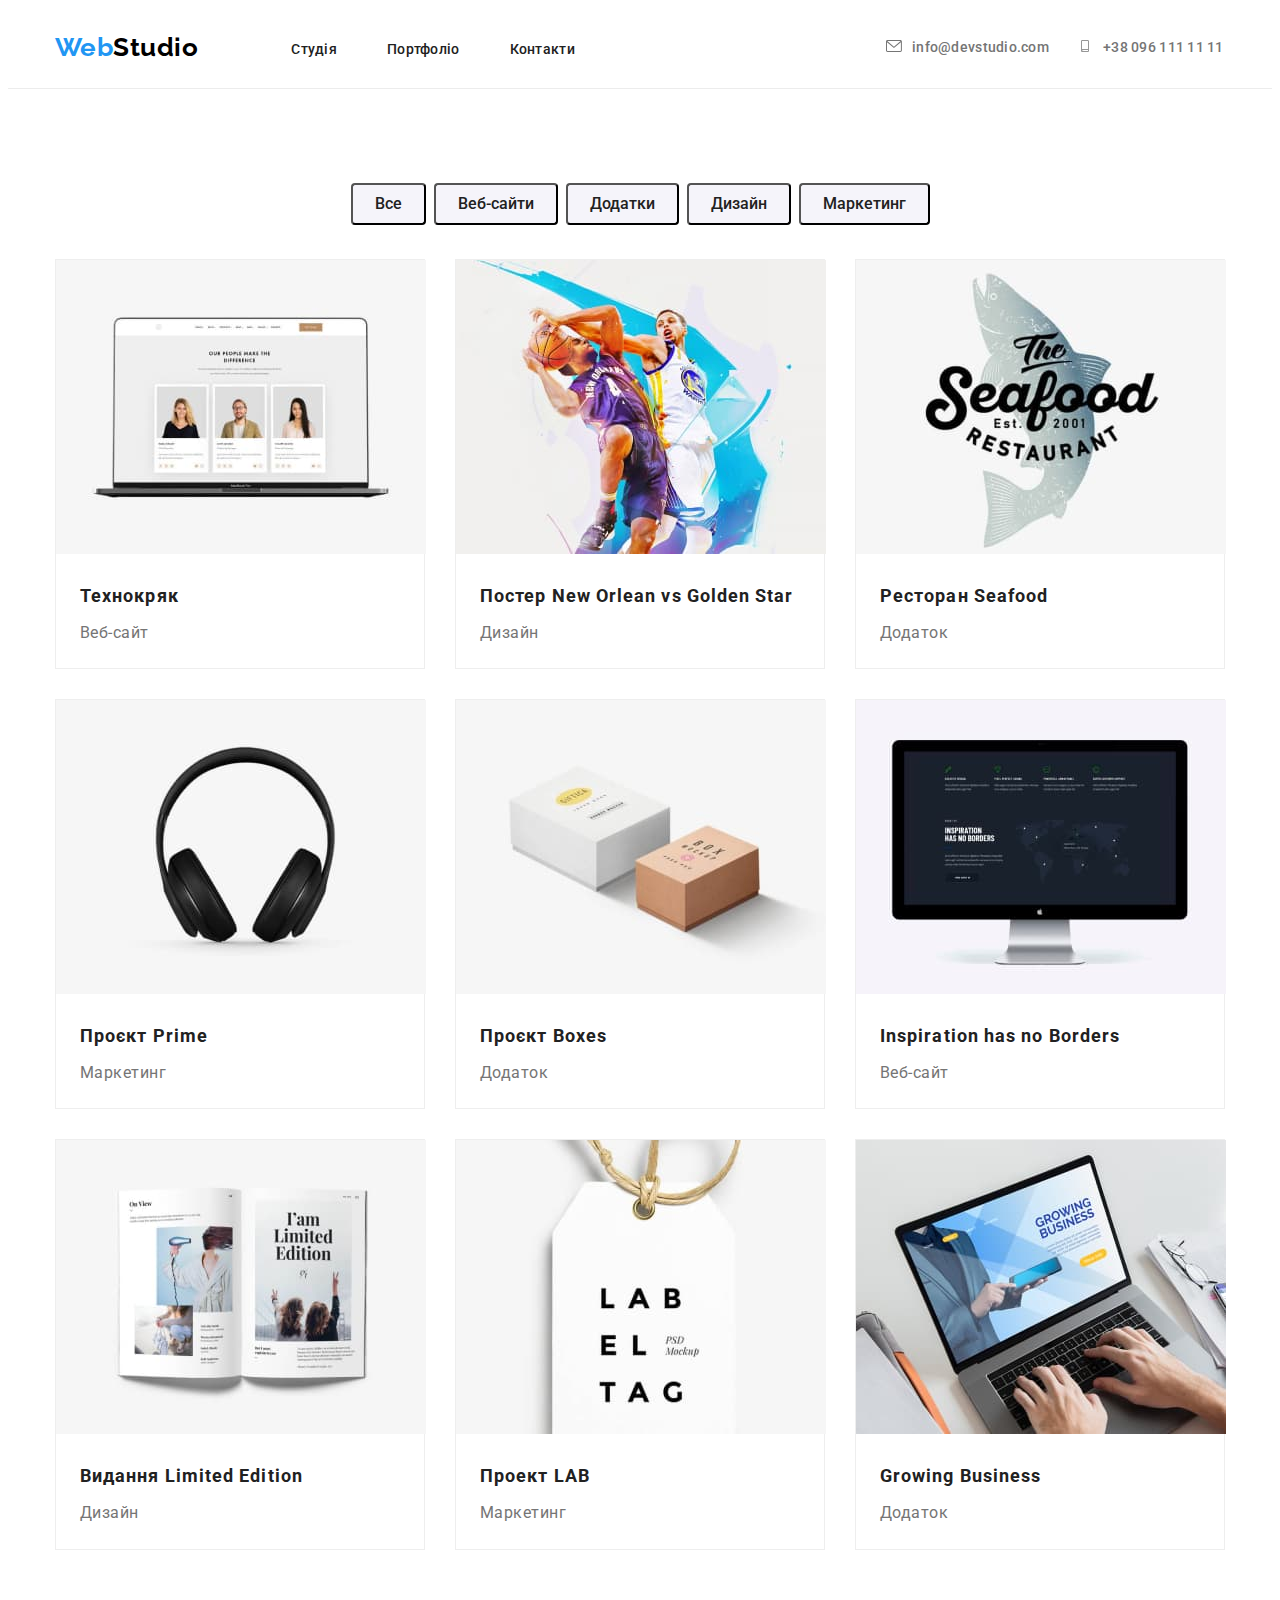
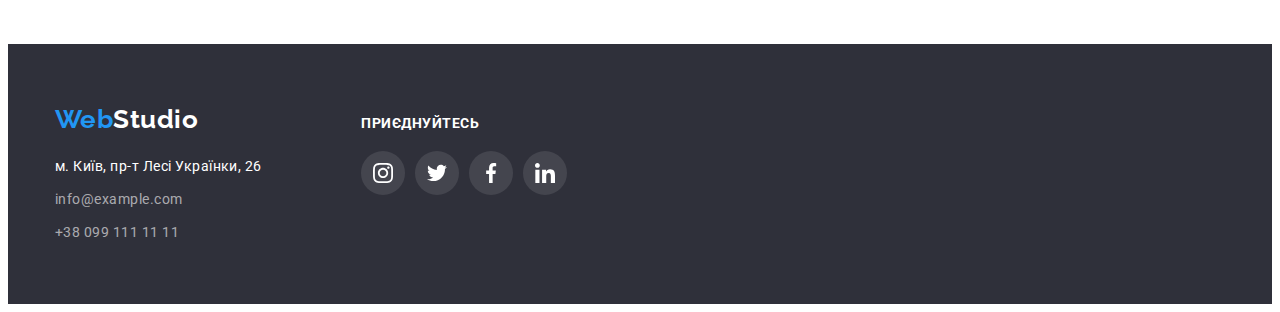
==== portfolio.html @ d53e96b7 "Іконки+тіні, ховер\фокус-2" ====
<!DOCTYPE html>
<html lang="uk">
  <head>
    <meta charset="UTF-8" />
    <meta http-equiv="X-UA-Compatible" content="IE=edge" />
    <meta name="viewport" content="width=device-width, initial-scale=1.0" />
    <title>Document</title>
    <link rel="preconnect" href="https://fonts.googleapis.com" />
    <link rel="preconnect" href="https://fonts.gstatic.com" crossorigin />
    <link
      href="https://fonts.googleapis.com/css2?family=Raleway:wght@700&family=Roboto:wght@400;500;700;900&display=swap"
      rel="stylesheet"
    />
    <link
      rel="stylesheet"
      href="https://cdnjs.cloudflare.com/ajax/libs/modern-normalize/1.1.0/modern-normalize.min.css"
      integrity="sha512-wpPYUAdjBVSE4KJnH1VR1HeZfpl1ub8YT/NKx4PuQ5NmX2tKuGu6U/JRp5y+Y8XG2tV+wKQpNHVUX03MfMFn9Q=="
      crossorigin="anonymous"
      referrerpolicy="no-referrer"
    />
    <link rel="stylesheet" href="./css/styles.css" />
  </head>
  <body>
    <!--Верхня лінія-->

    <header class="header">
      <div class="container header-item">
        <a class="logo black" href=""><span class="accent">Web</span>Studio</a>

        <nav class="header-nav">
          <ul class="header-list list">
            <li class="item">
              <a href="./studio.html" class="list-link">Студія</a>
            </li>
            <li class="item">
              <a href="./portfolio.html" class="list-link">Портфоліо</a>
            </li>
            <li class="item"><a href="" class="list-link">Контакти</a></li>
          </ul>
        </nav>
        <div class="header-contacts">
          <svg class="contacts-icon" width="16" height="12">
            <use href="./images/icons.svg#icon-message"></use>
          </svg>
          <a class="header-mail" href="mailto:info@devstudio.com"
            >info@devstudio.com</a
          >
          <svg class="contacts-icon" width="16" height="12">
            <use href="./images/icons.svg#icon-smartphone"></use>
          </svg>
          <a class="header-tel" href="tel:+380961111111">+38 096 111 11 11</a>
        </div>
      </div>
    </header>
    <main>

    <main>
      <!--Меню-->

      <section class="menu">
        <div class="container">
          <ul class="menu-list list">
            <li class="menu-item">
              <button class="menu-btn" type="button">Все</button>
            </li>
            <li class="menu-item">
              <button class="menu-btn" type="button">Веб-сайти</button>
            </li>
            <li class="menu-item">
              <button class="menu-btn" type="button">Додатки</button>
            </li>
            <li class="menu-item">
              <button class="menu-btn" type="button">Дизайн</button>
            </li>
            <li class="menu-item">
              <button class="menu-btn" type="button">Маркетинг</button>
            </li>
          </ul>

          <!-- Портфоліо -->

          <ul class="portfolio list">
            <li class="portfolio-item">
              <a href="" class="portfolio-link">
                <img
                  class="portfolio-img"
                  src="./images/menu.jpg"
                  alt="Веб-сайт"
                  width="370"
                />
                <div class="bg">
                  <h3 class="portfolio-name">Технокряк</h3>
                  <p class="portfolio-text">Веб-сайт</p>
                </div>
              </a>
            </li>
            <li class="portfolio-item">
              <a href="" class="portfolio-link">
                <img
                  class="portfolio-img"
                  src="./images/menu-1.jpg"
                  alt="Дизайн"
                  width="370"
                />
                <div class="bg">
                  <h3 class="portfolio-name">
                    Постер New Orlean vs Golden Star
                  </h3>
                  <p class="portfolio-text">Дизайн</p>
                </div>
              </a>
            </li>
            <li class="portfolio-item">
              <a href="" class="portfolio-link">
                <img
                  class="portfolio-img"
                  src="./images/menu-2.jpg"
                  alt="Додаток"
                  width="370"
                />
                <div class="bg">
                  <h3 class="portfolio-name">Ресторан Seafood</h3>
                  <p class="portfolio-text">Додаток</p>
                </div>
              </a>
            </li>
            <li class="portfolio-item">
              <a href="" class="portfolio-link">
                <img
                  class="portfolio-img"
                  src="./images/menu-3.jpg"
                  alt="Маркетинг"
                  width="370"
                />
                <div class="bg">
                  <h3 class="portfolio-name">Проєкт Prime</h3>
                  <p class="portfolio-text">Маркетинг</p>
                </div>
              </a>
            </li>
            <li class="portfolio-item">
              <a href="" class="portfolio-link">
                <img
                  class="portfolio-img"
                  src="./images/menu-4.jpg"
                  alt="Додаток"
                  width="370"
                />
                <div class="bg">
                  <h3 class="portfolio-name">Проєкт Boxes</h3>
                  <p class="portfolio-text">Додаток</p>
                </div>
              </a>
            </li>
            <li class="portfolio-item">
              <a href="" class="portfolio-link">
                <img
                  class="portfolio-img"
                  src="./images/menu-5.jpg"
                  alt="Веб-сайт"
                  width="370"
                />
                <div class="bg">
                  <h3 class="portfolio-name">Inspiration has no Borders</h3>
                  <p class="portfolio-text">Веб-сайт</p>
                </div>
              </a>
            </li>
            <li class="portfolio-item">
              <a href="" class="portfolio-link">
                <img
                  class="portfolio-img"
                  src="./images/menu-6.jpg"
                  alt="Дизайн"
                  width="370"
                />
                <div class="bg">
                  <h3 class="portfolio-name">Видання Limited Edition</h3>
                  <p class="portfolio-text">Дизайн</p>
                </div>
              </a>
            </li>
            <li class="portfolio-item">
              <a href="" class="portfolio-link">
                <img
                  class="portfolio-img"
                  src="./images/menu-7.jpg"
                  alt="Маркетинг"
                  width="370"
                />
                <div class="bg">
                  <h3 class="portfolio-name">Проект LAB</h3>
                  <p class="portfolio-text">Маркетинг</p>
                </div>
              </a>
            </li>
            <li class="portfolio-item">
              <a href="" class="portfolio-link">
                <img
                  class="portfolio-img"
                  src="./images/menu-8.jpg"
                  alt="Додаток"
                  width="370"
                />
                <div class="bg">
                  <h3 class="portfolio-name">Growing Business</h3>
                  <p class="portfolio-text">Додаток</p>
                </div>
              </a>
            </li>
          </ul>
        </div>
      </section>
    </main>

    <!--Підвал-->
    <footer class="footer">
      <div class="container">
        <div class="footer-logo">
          <a class="logo white" href=""
            ><span class="accent">Web</span>Studio</a
          >
          <address class="adress">м. Київ, пр-т Лесі Українки, 26</address>
          <ul class="list">
            <li class="contacts">
              <a class="footer-mail contacts" href="mailto:info@example.com"
                >info@example.com</a
              ><br />
            </li>
            <li class="contacts">
              <a class="footer-tel contacts" href="tel:+380991111111"
                >+38 099 111 11 11</a
              >
            </li>
          </ul>
        </div>

        <div class="footer-contacts">
          <h3 class="social-title">Приєднуйтесь</h3>
          <ul class="social list">
            <li class="social-icon">
              <a href="" class="social-link">
                <svg class="social-link-icon" width="20" height="20">
                  <use href="./images/icons.svg#icon-instagram"></use>
                </svg>
              </a>
            </li>
            <li class="social-icon">
              <a href="" class="social-link">
                <svg class="social-link-icon" width="20" height="20">
                  <use href="./images/icons.svg#icon-twitter"></use>
                </svg>
              </a>
            </li>
            <li class="social-icon">
              <a href="" class="social-link">
                <svg class="social-link-icon" width="20" height="20">
                  <use href="./images/icons.svg#icon-facebook"></use>
                </svg>
              </a>
            </li>
            <li class="social-icon">
              <a href="" class="social-link">
                <svg class="social-link-icon" width="20" height="20">
                  <use href="./images/icons.svg#icon-Union"></use>
                </svg>
              </a>
            </li>
          </ul>
        </div>
      </div>
    </footer>
          </li>
        </ul>
      </div>
    </footer>
  </body>
</html>
---- css/styles.css ----
html {
  box-sizing: border-box;
}

*,
*::before,
*::after {
  box-sizing: inherit;
}

:root {
  --primary-text-color: #212121;
  --title-text-color: #757575;
  --accent-color: #2196f3;
  --white-color: #ffffff;
  --title-bcg-color: #2f303a;
  --secondary-bcg-color: #f5f4fa;
}

.container {
  width: 1200px;
  padding-left: 15px;
  padding-right: 15px;
  margin-left: auto;
  margin-right: auto;
}

body {
  font-family: "Roboto", sans-serif;
  color: var(--primary-text-color);
  letter-spacing: 0.03em;
}

h2 {
  display: none;
}
.is-active {
  display: block;
}

h1,
h2,
h3,
h4,
h5,
p,
li {
  margin: 0;
  padding: 0;
}

.header {
  display: flex;
  border-bottom: 1px solid #ececec;
}

.logo {
  font-family: Raleway, sans-serif;
  font-weight: 700;
  font-size: 26px;
  line-height: 1.2;
  text-decoration: none;
  margin-right: 93px;
}
.black {
  color: #000000;
}
.white {
  color: #ffffff;
}
.accent {
  color: var(--accent-color);
}

.header-list {
  display: flex;
}
.header-list li {
  margin-right: 50px;
}
.header-list .item:last-child {
  margin-right: 0;
}
.header-contacts {
  display: flex;
  margin-left: auto;
  justify-content: flex-end;
}
.contacts-icon {
  margin-right: 10px;
  fill: #757575;
}
.header-mail {
  margin-right: 30px;
}
.header-item {
  display: flex;
  align-items: center;
  height: 80px;
}

.list {
  list-style: none;
  padding: 0;
  margin: 0;
}
.list-link {
  color: var(--primary-text-color);
  font-weight: 500;
  font-size: 14px;
  line-height: 1.1;
  letter-spacing: 0.02em;
  text-decoration: none;
}

.list-link:hover,
.list-link:focus,
.header-mail:hover,
.header-mail:focus,
.header-tel:hover,
.header-tel:focus {
  color: var(--accent-color);
}
.contacts-icon:hover .header-mail,
.contacts-icon:focus .header-mail {
  fill: var(--accent-color);
}

.header-mail {
  color: var(--title-text-color);
  width: 135px;
  height: 16px;
  font-weight: 500;
  font-size: 14px;
  line-height: 1.1;
  letter-spacing: 0.02em;
  text-decoration: none;
}

.header-tel {
  color: var(--title-text-color);
  width: 122px;
  height: 16px;
  font-weight: 500;
  font-size: 14px;
  line-height: 1.1;
  letter-spacing: 0.02em;
  text-decoration: none;
}
/* Шапка */

.hero {
  padding-top: 200px;
  padding-bottom: 200px;
  background-color: var(--title-bcg-color);
  background-image: url(../images/Img-bg.jpg);
  max-width: 1600px;
  align-items: center;
  margin-left: auto;
  margin-right: auto;
  background-repeat: no-repeat;
  background-position: center;
  background-size: cover;
}

.container.hero-wrap {
  text-align: center;
}

.hero-item {
  color: var(--white-color);
  font-weight: 900;
  font-size: 44px;
  line-height: 1.4;
  letter-spacing: 0.06em;
  text-transform: uppercase;

  max-width: 696px;
  margin-top: 0;
  margin-bottom: 30px;
  margin-left: auto;
  margin-right: auto;
}
.hero-btn {
  padding: 10px 32px;
  border-radius: 4px;
  min-width: 216px;
  text-align: center;
  box-shadow: 0px 4px 4px rgba(0, 0, 0, 0.15);
  border-color: transparent;
}

/* Діяльність*/
.section-features {
  padding-top: 94px;
  padding-bottom: 94px;
}

.features-list {
  display: flex;
  column-gap: 30px;
}

.features-name {
  font-size: 14px;
  line-height: 1.1;

  margin-bottom: 10px;
}
.features-text {
  color: var(--title-text-color);
  font-weight: 400;
  font-size: 14px;
  line-height: 1.7;
}
.features-icon {
  display: flex;
  width: 270px;
  height: 120px;
  border-radius: 4px;
  background-color: #f5f4fa;
  margin-bottom: 30px;
}

/*Чим ми за маємося*/

.section-activity {
  padding-bottom: 94px;
  margin-left: auto;
  margin-right: auto;
}

.activity-list {
  display: flex;
  column-gap: 30px;
}

.activity-title {
  font-size: 36px;
  line-height: 1.2;
  text-align: center;

  margin-bottom: 50px;
  margin-top: 0;
}

/*Команда*/

.team {
  background-color: var(--secondary-bcg-color);
  padding-top: 94px;
  padding-bottom: 94px;
}

.team-title {
  font-size: 36px;
  line-height: 1.2;
  text-align: center;

  margin-top: 0;
  margin-bottom: 50px;
  display: block;
}

.team-wrap {
  min-width: 1170px;
}

.team-list {
  display: flex;
  column-gap: 30px;
  justify-content: center;
}

.team-member {
  width: calc((100% - 90) / 4);
  text-align: center;
  background-color: #ffffff;
}

.member-wrap {
  padding-top: 30px;
  padding-bottom: 30px;
}

.team-name {
  font-weight: 500;
  font-size: 16px;
  line-height: 1.2;
  margin-bottom: 10px;
}
.team-text {
  color: var(--title-text-color);
  font-size: 16px;
  line-height: 1.2;
  margin-bottom: 16px;
}
.team-soc {
  display: flex;
  column-gap: 10px;
  justify-content: center;
}
.soc-link {
  width: 44px;
  height: 44px;
  border-radius: 50%;
  display: flex;
  align-items: center;
  justify-content: center;
}
.soc-link-icon {
  fill: #afb1b8;
}
.soc-link:hover,
.soc-link:focus {
  background-color: var(--accent-color);
}
.soc-link:hover .soc-link-icon,
.soc-link:focus .soc-link-icon {
  fill: var(--white-color);
}

/* Постійні клієнти */

.clients {
  margin-top: 102px;
  margin-bottom: 94px;
}
.clients-title {
  text-align: center;
  font-size: 36px;
  line-height: 1.2;
  margin-top: 0;
  margin-bottom: 50px;
  display: block;
}
.clients-list {
  display: flex;
  justify-content: center;
  column-gap: 30px;
}

.clients-link {
  width: 170px;
  height: 92px;
  border-radius: 4px;
  border: 1px solid #afb1b8;
  display: flex;
  justify-content: center;
  align-items: center;
}
.member-logo {
  fill: #afb1b8;
}

.clients-link:hover .member-logo,
.clients-link:focus .member-logo {
  fill: var(--accent-color);
}
/* Футер */

.footer {
  padding-top: 60px;
  padding-bottom: 60px;

  background-color: var(--title-bcg-color);
}

.adress {
  color: var(--white-color);
  font-style: normal;
  font-size: 14px;
  line-height: 1.7;
  margin-top: 20px;
}
.footer-mail,
.footer-tel {
  color: rgba(255, 255, 255, 0.6);
  font-size: 14px;
  line-height: 1.7;
  text-decoration: none;
}

.contacts {
  margin-top: 9px;
}

/* Приєднуйтесь */

.footer .container {
  display: flex;
  align-items: baseline;
  gap: 70px;
}

.social-title {
  font-family: "Roboto", sans-serif;
  font-size: 14px;
  line-height: 1.1;
  color: var(--white-color);
  display: flex;
  margin-bottom: 20px;

  text-transform: uppercase;
}
.social {
  display: flex;
  column-gap: 10px;
}
.social-link {
  width: 44px;
  height: 44px;
  border-radius: 50%;
  display: flex;
  justify-content: center;
  align-items: center;

  background-color: gray;
  background: rgba(255, 255, 255, 0.1);
}
.social-link-icon {
  fill: var(--white-color);
}
.social-link:hover,
.social-link:focus {
  background-color: var(--accent-color);
}
.social-link:hover .social-link-icon,
.social-link:focus .social-link-icon {
  fill: var(--white-color);
}

/*Button */
.menu-btn {
  font-family: inherit;
  color: var(--primary-text-color);
  background: var(--secondary-bcg-color);
  font-size: 16px;
  font-weight: 500;
  line-height: 1.6;
  text-align: center;
  border-radius: 4px;

  padding: 6px 22px;
}
.menu-btn:hover,
.menu-btn:focus {
  color: var(--white-color);
  background-color: var(--accent-color);
  cursor: pointer;
}
.hero-btn {
  font-family: "Roboto";
  color: var(--white-color);
  background-color: var(--accent-color);
  cursor: pointer;
  align-items: center;
  text-align: center;
  font-weight: 700;
  font-size: 16px;
  line-height: 1.9;
  letter-spacing: 0.06em;
}

/* Портфоліо */

.menu {
  padding-top: 94px;
  padding-bottom: 94px;
}

.menu-list {
  display: flex;
  column-gap: 8px;
  justify-content: center;
  margin-bottom: 34px;
}

.portfolio.list {
  display: flex;
  flex-wrap: wrap;
}

.portfolio-item {
  width: 370px;

  margin-right: 30px;
  margin-bottom: 30px;
  border: 1px solid #eeeeee;
}

.portfolio-item:hover,
.portfolio-item:focus {
  box-shadow: 0px 1px 1px rgba(0, 0, 0, 0.12), 0px 4px 4px rgba(0, 0, 0, 0.06),
    1px 4px 6px rgba(0, 0, 0, 0.16);
}

.portfolio-item:nth-child(3n) {
  margin-right: 0;
}

.portfolio-item:nth-last-child(-n + 3) {
  margin-bottom: 0;
}

.bg {
  padding: 20px 24px;
}
.portfolio-name {
  color: var(--primary-text-color);
  font-size: 18px;
  line-height: 2;
  letter-spacing: 0.06em;

  margin-top: 0;
  margin-bottom: 4px;
}
.portfolio-text {
  color: var(--title-text-color);
  font-weight: 400;
  font-size: 16px;
  line-height: 1.9;

  margin-top: 0;
  margin-bottom: 0;
}
.portfolio-link {
  text-decoration: none;
}
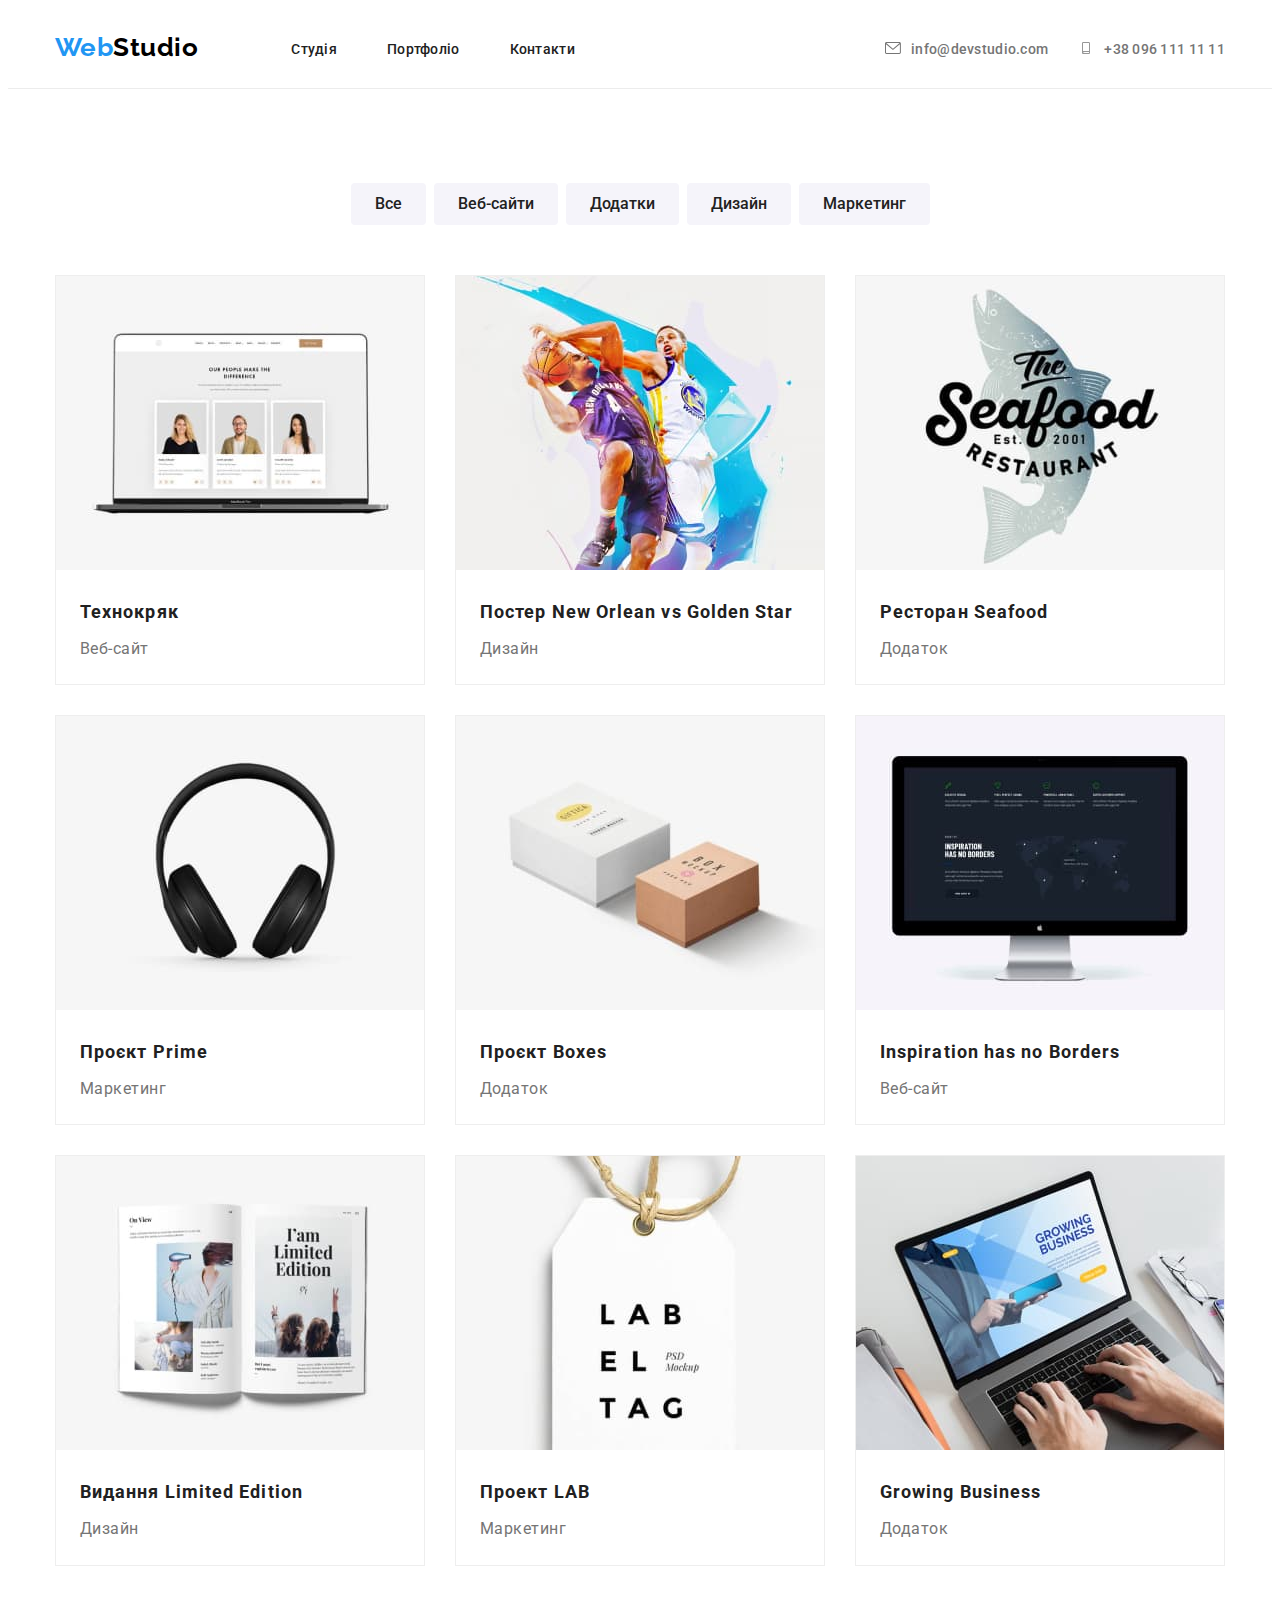
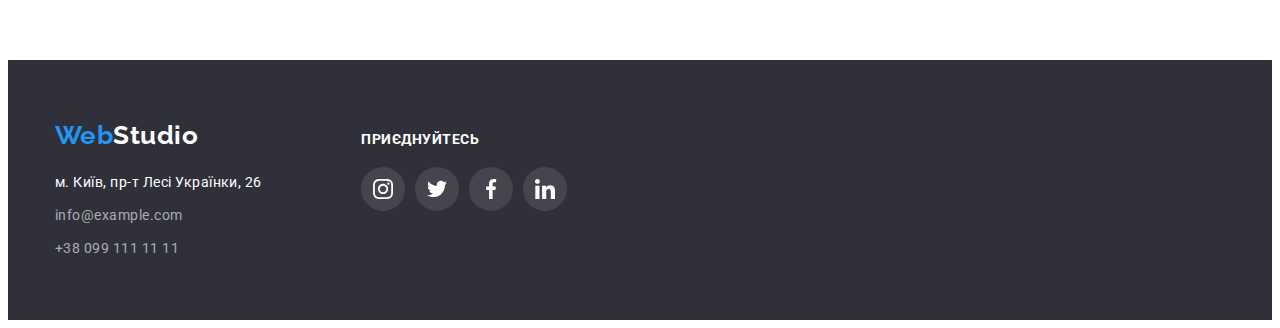
==== commit 865e4045: "Оверлей+модальне вікно" ====
--- a/portfolio.html
+++ b/portfolio.html
@@ -18,6 +18,11 @@
       crossorigin="anonymous"
       referrerpolicy="no-referrer"
     />
+    <link
+      rel="stylesheet"
+      href="https://cdnjs.cloudflare.com/ajax/libs/animate.css/4.1.1/animate.min.css"
+    />
+    <link href="https://unpkg.com/aos@2.3.1/dist/aos.css" rel="stylesheet" />
     <link rel="stylesheet" href="./css/styles.css" />
   </head>
   <body>
@@ -39,22 +44,24 @@
           </ul>
         </nav>
         <div class="header-contacts">
-          <svg class="contacts-icon" width="16" height="12">
-            <use href="./images/icons.svg#icon-message"></use>
-          </svg>
-          <a class="header-mail" href="mailto:info@devstudio.com"
-            >info@devstudio.com</a
-          >
-          <svg class="contacts-icon" width="16" height="12">
-            <use href="./images/icons.svg#icon-smartphone"></use>
-          </svg>
-          <a class="header-tel" href="tel:+380961111111">+38 096 111 11 11</a>
+          <div class="header-cont">
+            <a href="mailto:info@devstudio.com" class="header-connect">
+              <svg class="contacts-icon" width="16" height="12">
+                <use href="./images/icons.svg#icon-message"></use></svg
+              >info@devstudio.com</a
+            >
+          </div>
+          <div class="header-cont">
+            <a href="tel:+380961111111" class="header-connect">
+              <svg class="contacts-icon" width="16" height="12">
+                <use href="./images/icons.svg#icon-smartphone"></use></svg
+              >+38 096 111 11 11</a
+            >
+          </div>
         </div>
       </div>
     </header>
     <main>
-
-    <main>
       <!--Меню-->
 
       <section class="menu">
@@ -82,12 +89,18 @@
           <ul class="portfolio list">
             <li class="portfolio-item">
               <a href="" class="portfolio-link">
+                <div class="above-text-wrap">
                 <img
                   class="portfolio-img"
                   src="./images/menu.jpg"
                   alt="Веб-сайт"
                   width="370"
                 />
+                <p class="portfolio-above-text">
+                  Ресурс пропонує комплексні пропозиції з різним рівнем функціоналу та сервісів. Все це дозволить відвідувачу отримати вичерпні відомості про компанію чи приватну особу.
+                </p>
+                </div>
+                
                 <div class="bg">
                   <h3 class="portfolio-name">Технокряк</h3>
                   <p class="portfolio-text">Веб-сайт</p>
@@ -96,12 +109,18 @@
             </li>
             <li class="portfolio-item">
               <a href="" class="portfolio-link">
-                <img
+                <div class="above-text-wrap">
+                  <img
                   class="portfolio-img"
                   src="./images/menu-1.jpg"
                   alt="Дизайн"
                   width="370"
                 />
+                <p class="portfolio-above-text">
+                  Ресурс пропонує комплексні пропозиції з різним рівнем функціоналу та сервісів. Все це дозволить відвідувачу отримати вичерпні відомості про компанію чи приватну особу.
+                </p>
+                </div>
+                
                 <div class="bg">
                   <h3 class="portfolio-name">
                     Постер New Orlean vs Golden Star
@@ -112,12 +131,18 @@
             </li>
             <li class="portfolio-item">
               <a href="" class="portfolio-link">
-                <img
+                <div class="above-text-wrap">
+                  <img
                   class="portfolio-img"
                   src="./images/menu-2.jpg"
                   alt="Додаток"
                   width="370"
                 />
+                <p class="portfolio-above-text">
+                  Ресурс пропонує комплексні пропозиції з різним рівнем функціоналу та сервісів. Все це дозволить відвідувачу отримати вичерпні відомості про компанію чи приватну особу.
+                </p>
+                </div>
+                
                 <div class="bg">
                   <h3 class="portfolio-name">Ресторан Seafood</h3>
                   <p class="portfolio-text">Додаток</p>
@@ -126,12 +151,18 @@
             </li>
             <li class="portfolio-item">
               <a href="" class="portfolio-link">
-                <img
+                <div class="above-text-wrap">
+                  <img
                   class="portfolio-img"
                   src="./images/menu-3.jpg"
                   alt="Маркетинг"
                   width="370"
                 />
+                <p class="portfolio-above-text">
+                  Ресурс пропонує комплексні пропозиції з різним рівнем функціоналу та сервісів. Все це дозволить відвідувачу отримати вичерпні відомості про компанію чи приватну особу.
+                </p>
+                </div>
+                
                 <div class="bg">
                   <h3 class="portfolio-name">Проєкт Prime</h3>
                   <p class="portfolio-text">Маркетинг</p>
@@ -140,12 +171,18 @@
             </li>
             <li class="portfolio-item">
               <a href="" class="portfolio-link">
-                <img
+                <div class="above-text-wrap">
+                  <img
                   class="portfolio-img"
                   src="./images/menu-4.jpg"
                   alt="Додаток"
                   width="370"
                 />
+                <p class="portfolio-above-text">
+                  Ресурс пропонує комплексні пропозиції з різним рівнем функціоналу та сервісів. Все це дозволить відвідувачу отримати вичерпні відомості про компанію чи приватну особу.
+                </p>
+                </div>
+                
                 <div class="bg">
                   <h3 class="portfolio-name">Проєкт Boxes</h3>
                   <p class="portfolio-text">Додаток</p>
@@ -154,12 +191,18 @@
             </li>
             <li class="portfolio-item">
               <a href="" class="portfolio-link">
-                <img
+                <div class="above-text-wrap">
+                  <img
                   class="portfolio-img"
                   src="./images/menu-5.jpg"
                   alt="Веб-сайт"
                   width="370"
                 />
+                <p class="portfolio-above-text">
+                  Ресурс пропонує комплексні пропозиції з різним рівнем функціоналу та сервісів. Все це дозволить відвідувачу отримати вичерпні відомості про компанію чи приватну особу.
+                </p>
+                </div>
+                
                 <div class="bg">
                   <h3 class="portfolio-name">Inspiration has no Borders</h3>
                   <p class="portfolio-text">Веб-сайт</p>
@@ -168,12 +211,18 @@
             </li>
             <li class="portfolio-item">
               <a href="" class="portfolio-link">
-                <img
+                <div class="above-text-wrap">
+                  <img
                   class="portfolio-img"
                   src="./images/menu-6.jpg"
                   alt="Дизайн"
                   width="370"
                 />
+                <p class="portfolio-above-text">
+                  Ресурс пропонує комплексні пропозиції з різним рівнем функціоналу та сервісів. Все це дозволить відвідувачу отримати вичерпні відомості про компанію чи приватну особу.
+                </p>
+                </div>
+                
                 <div class="bg">
                   <h3 class="portfolio-name">Видання Limited Edition</h3>
                   <p class="portfolio-text">Дизайн</p>
@@ -182,12 +231,18 @@
             </li>
             <li class="portfolio-item">
               <a href="" class="portfolio-link">
-                <img
+                <div class="above-text-wrap">
+                  <img
                   class="portfolio-img"
                   src="./images/menu-7.jpg"
                   alt="Маркетинг"
                   width="370"
                 />
+                <p class="portfolio-above-text">
+                  Ресурс пропонує комплексні пропозиції з різним рівнем функціоналу та сервісів. Все це дозволить відвідувачу отримати вичерпні відомості про компанію чи приватну особу.
+                </p>
+                </div>
+                
                 <div class="bg">
                   <h3 class="portfolio-name">Проект LAB</h3>
                   <p class="portfolio-text">Маркетинг</p>
@@ -196,12 +251,18 @@
             </li>
             <li class="portfolio-item">
               <a href="" class="portfolio-link">
-                <img
+                <div class="above-text-wrap">
+                  <img
                   class="portfolio-img"
                   src="./images/menu-8.jpg"
                   alt="Додаток"
                   width="370"
                 />
+                <p class="portfolio-above-text">
+                  Ресурс пропонує комплексні пропозиції з різним рівнем функціоналу та сервісів. Все це дозволить відвідувачу отримати вичерпні відомості про компанію чи приватну особу.
+                </p>
+                </div>
+                
                 <div class="bg">
                   <h3 class="portfolio-name">Growing Business</h3>
                   <p class="portfolio-text">Додаток</p>
--- a/css/styles.css
+++ b/css/styles.css
@@ -81,6 +81,26 @@
 .header-list .item:last-child {
   margin-right: 0;
 }
+/*.list-link {
+  position: relative;
+}
+.list-link::after {
+  content: "";
+  position: absolute;
+
+  display: block;
+  width: 48px;
+  height: 4px;
+  background: #2196f3;
+  border-radius: 2px;
+
+  opacity: 0;
+  transition: opacity 250ms cubic-bezier(0.4, 0, 0.2, 1);
+}
+.list-link:hover::after {
+  opacity: 1;
+}*/
+
 .header-contacts {
   display: flex;
   margin-left: auto;
@@ -90,9 +110,7 @@
   margin-right: 10px;
   fill: #757575;
 }
-.header-mail {
-  margin-right: 30px;
-}
+
 .header-item {
   display: flex;
   align-items: center;
@@ -111,24 +129,31 @@
   line-height: 1.1;
   letter-spacing: 0.02em;
   text-decoration: none;
+  transition: color 250ms cubic-bezier(0.4, 0, 0.2, 1);
+}
+
+.header-connect,
+.header-cont {
+  transition: color 250ms cubic-bezier(0.4, 0, 0.2, 1);
 }
 
 .list-link:hover,
 .list-link:focus,
-.header-mail:hover,
-.header-mail:focus,
-.header-tel:hover,
-.header-tel:focus {
+.header-connect:hover,
+.header-connect:focus,
+.header-connect:hover .contacts-icon,
+.header-connect:focus .contacts-icon,
+.header-cont:hover .header-connect,
+.header-cont:focus .header-connect {
   color: var(--accent-color);
-}
-.contacts-icon:hover .header-mail,
-.contacts-icon:focus .header-mail {
   fill: var(--accent-color);
 }
-
-.header-mail {
+.header-cont:not(:last-child) {
+  margin-right: 30px;
+}
+.header-connect {
   color: var(--title-text-color);
-  width: 135px;
+  max-width: 135px;
   height: 16px;
   font-weight: 500;
   font-size: 14px;
@@ -137,16 +162,6 @@
   text-decoration: none;
 }
 
-.header-tel {
-  color: var(--title-text-color);
-  width: 122px;
-  height: 16px;
-  font-weight: 500;
-  font-size: 14px;
-  line-height: 1.1;
-  letter-spacing: 0.02em;
-  text-decoration: none;
-}
 /* Шапка */
 
 .hero {
@@ -213,12 +228,14 @@
   font-size: 14px;
   line-height: 1.7;
 }
-.features-icon {
+.item-icon {
   display: flex;
   width: 270px;
   height: 120px;
   border-radius: 4px;
   background-color: #f5f4fa;
+  justify-content: center;
+  align-items: center;
   margin-bottom: 30px;
 }
 
@@ -235,6 +252,27 @@
   column-gap: 30px;
 }
 
+.activity-item {
+  position: relative;
+}
+
+.activity-list-above {
+  position: absolute;
+  bottom: 0;
+  left: 0;
+  font-style: normal;
+  font-weight: 700;
+  font-size: 14px;
+  line-height: 1.1;
+  text-transform: uppercase;
+  text-align: center;
+  height: 70px;
+  width: 100%;
+  color: #ffffff;
+  background: rgba(47, 48, 58, 0.8);
+  padding: 27px 107px;
+}
+
 .activity-title {
   font-size: 36px;
   line-height: 1.2;
@@ -276,6 +314,8 @@
   width: calc((100% - 90) / 4);
   text-align: center;
   background-color: #ffffff;
+  box-shadow: 0px 1px 3px rgba(0, 0, 0, 0.12), 0px 1px 1px rgba(0, 0, 0, 0.14),
+    0px 2px 1px rgba(0, 0, 0, 0.2);
 }
 
 .member-wrap {
@@ -307,9 +347,11 @@
   display: flex;
   align-items: center;
   justify-content: center;
+  transition: background-color 250ms cubic-bezier(0.4, 0, 0.2, 1);
 }
 .soc-link-icon {
   fill: #afb1b8;
+  transition: fill 250ms cubic-bezier(0.4, 0, 0.2, 1);
 }
 .soc-link:hover,
 .soc-link:focus {
@@ -348,41 +390,21 @@
   display: flex;
   justify-content: center;
   align-items: center;
+  transition: fill 250ms cubic-bezier(0.4, 0, 0.2, 1);
+  transition: border-color 250ms cubic-bezier(0.4, 0, 0.2, 1);
 }
 .member-logo {
   fill: #afb1b8;
+  transition: fill 250ms cubic-bezier(0.4, 0, 0.2, 1);
 }
 
 .clients-link:hover .member-logo,
 .clients-link:focus .member-logo {
   fill: var(--accent-color);
 }
-/* Футер */
-
-.footer {
-  padding-top: 60px;
-  padding-bottom: 60px;
-
-  background-color: var(--title-bcg-color);
-}
-
-.adress {
-  color: var(--white-color);
-  font-style: normal;
-  font-size: 14px;
-  line-height: 1.7;
-  margin-top: 20px;
-}
-.footer-mail,
-.footer-tel {
-  color: rgba(255, 255, 255, 0.6);
-  font-size: 14px;
-  line-height: 1.7;
-  text-decoration: none;
-}
-
-.contacts {
-  margin-top: 9px;
+
+.clients-link:hover {
+  border-color: var(--accent-color);
 }
 
 /* Приєднуйтесь */
@@ -414,6 +436,7 @@
   display: flex;
   justify-content: center;
   align-items: center;
+  transition: background-color 250ms cubic-bezier(0.4, 0, 0.2, 1);
 
   background-color: gray;
   background: rgba(255, 255, 255, 0.1);
@@ -440,14 +463,21 @@
   line-height: 1.6;
   text-align: center;
   border-radius: 4px;
-
+  border-color: transparent;
   padding: 6px 22px;
+
+  transition: color 250ms cubic-bezier(0.4, 0, 0.2, 1),
+    background-color 250ms cubic-bezier(0.4, 0, 0.2, 1),
+    cursor 250ms cubic-bezier(0.4, 0, 0.2, 1),
+    box-shadow 250ms cubic-bezier(0.4, 0, 0.2, 1);
 }
 .menu-btn:hover,
 .menu-btn:focus {
   color: var(--white-color);
   background-color: var(--accent-color);
   cursor: pointer;
+  box-shadow: 0px 3px 1px rgba(0, 0, 0, 0.1), 0px 1px 2px rgba(0, 0, 0, 0.08),
+    0px 2px 2px rgba(0, 0, 0, 0.12);
 }
 .hero-btn {
   font-family: "Roboto";
@@ -473,7 +503,7 @@
   display: flex;
   column-gap: 8px;
   justify-content: center;
-  margin-bottom: 34px;
+  margin-bottom: 50px;
 }
 
 .portfolio.list {
@@ -487,12 +517,18 @@
   margin-right: 30px;
   margin-bottom: 30px;
   border: 1px solid #eeeeee;
+
+  transition: box-shadow 250ms cubic-bezier(0.4, 0, 0.2, 1);
 }
 
 .portfolio-item:hover,
 .portfolio-item:focus {
   box-shadow: 0px 1px 1px rgba(0, 0, 0, 0.12), 0px 4px 4px rgba(0, 0, 0, 0.06),
     1px 4px 6px rgba(0, 0, 0, 0.16);
+}
+
+.portfolio-item:hover .portfolio-above-text {
+  transform: translateY(0);
 }
 
 .portfolio-item:nth-child(3n) {
@@ -527,3 +563,100 @@
 .portfolio-link {
   text-decoration: none;
 }
+.above-text-wrap {
+  position: relative;
+  overflow: hidden;
+}
+.portfolio-above-text {
+  position: absolute;
+  top: 0;
+  left: 0;
+  font-weight: 400;
+  font-size: 18px;
+  line-height: 1.6;
+  color: #ffffff;
+  background: rgba(33, 150, 243, 0.9);
+  height: 100%;
+
+  padding: 63px 0px 63px 48px;
+
+  transform: translateY(100%);
+  transition: transform 250ms cubic-bezier(0.4, 0, 0.2, 1);
+}
+
+/* Футер */
+
+.footer {
+  padding-top: 60px;
+  padding-bottom: 60px;
+
+  background-color: var(--title-bcg-color);
+}
+
+.adress {
+  color: var(--white-color);
+  font-style: normal;
+  font-size: 14px;
+  line-height: 1.7;
+  margin-top: 20px;
+}
+.footer-mail,
+.footer-tel {
+  color: rgba(255, 255, 255, 0.6);
+  font-size: 14px;
+  line-height: 1.7;
+  text-decoration: none;
+}
+
+.contacts {
+  margin-top: 9px;
+}
+
+.backdrop {
+  position: fixed;
+  top: 0;
+  width: 100%;
+  height: 100%;
+
+  transition: opacity 250ms cubic-bezier(0.4, 0, 0.2, 1),
+    visibility 250ms cubic-bezier(0.4, 0, 0.2, 1);
+}
+
+.modal {
+  position: absolute;
+  width: 528px;
+  min-height: 581px;
+
+  background: #ffffff;
+  box-shadow: 0px 1px 3px rgba(0, 0, 0, 0.12), 0px 1px 1px rgba(0, 0, 0, 0.14),
+    0px 2px 1px rgba(0, 0, 0, 0.2);
+  border-radius: 4px;
+  top: 50%;
+  left: 50%;
+  transform: translate(-50%, -50%);
+}
+
+.modal-close {
+  position: absolute;
+  top: 8px;
+  right: 8px;
+  width: 30px;
+  height: 30px;
+  border-radius: 50%;
+  margin-top: 8px;
+  margin-right: 8px;
+
+  background: #ffffff;
+  border: 1px solid rgba(0, 0, 0, 0.1);
+}
+
+.modal-close-img {
+  display: flex;
+  cursor: pointer;
+}
+
+.is-hidden {
+  opacity: 0;
+  visibility: hidden;
+  pointer-events: none;
+}
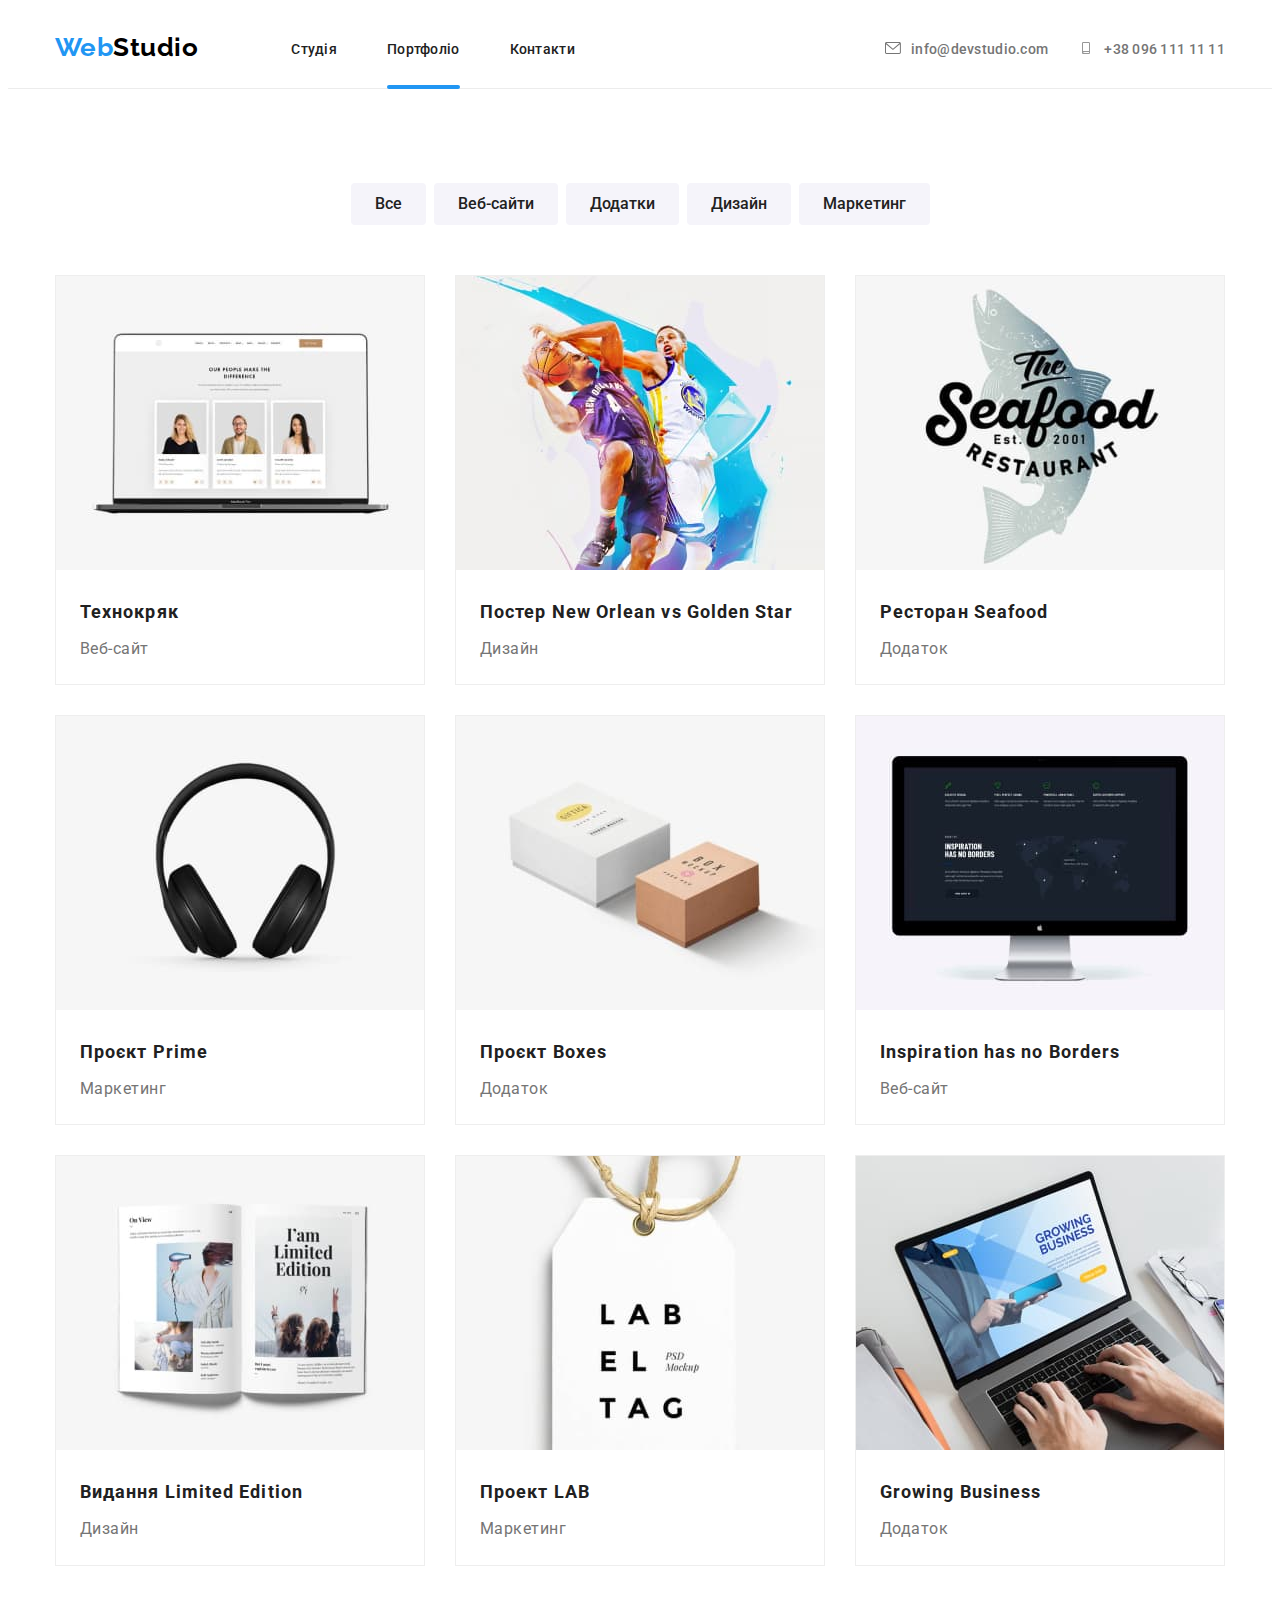
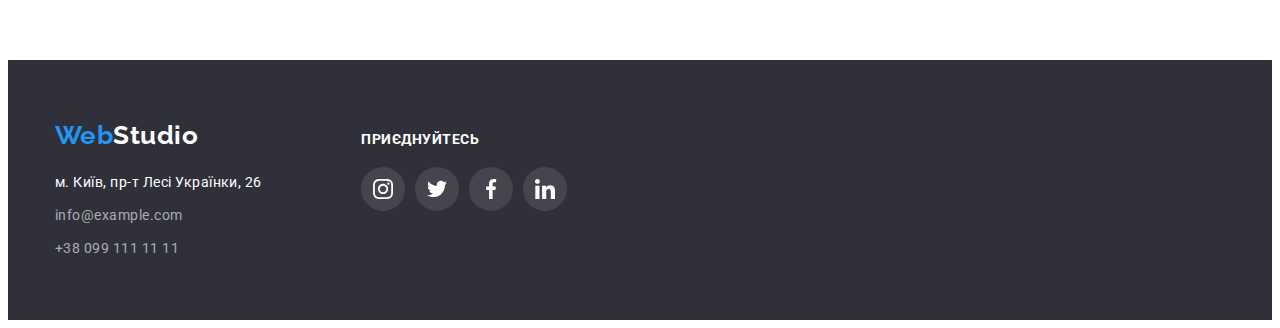
==== commit 37832b2f: "Модальне вікно, оверлей" ====
--- a/portfolio.html
+++ b/portfolio.html
@@ -38,9 +38,11 @@
               <a href="./studio.html" class="list-link">Студія</a>
             </li>
             <li class="item">
-              <a href="./portfolio.html" class="list-link">Портфоліо</a>
-            </li>
-            <li class="item"><a href="" class="list-link">Контакти</a></li>
+              <a href="./portfolio.html" class="list-link current">Портфоліо</a>
+            </li>
+            <li class="item">
+              <a href="./contacts.html" class="list-link">Контакти</a>
+            </li>
           </ul>
         </nav>
         <div class="header-contacts">
@@ -90,17 +92,19 @@
             <li class="portfolio-item">
               <a href="" class="portfolio-link">
                 <div class="above-text-wrap">
-                <img
-                  class="portfolio-img"
-                  src="./images/menu.jpg"
-                  alt="Веб-сайт"
-                  width="370"
-                />
-                <p class="portfolio-above-text">
-                  Ресурс пропонує комплексні пропозиції з різним рівнем функціоналу та сервісів. Все це дозволить відвідувачу отримати вичерпні відомості про компанію чи приватну особу.
-                </p>
-                </div>
-                
+                  <img
+                    class="portfolio-img"
+                    src="./images/menu.jpg"
+                    alt="Веб-сайт"
+                    width="370"
+                  />
+                  <p class="portfolio-above-text">
+                    Ресурс пропонує комплексні пропозиції з різним рівнем
+                    функціоналу та сервісів. Все це дозволить відвідувачу
+                    отримати вичерпні відомості про компанію чи приватну особу.
+                  </p>
+                </div>
+
                 <div class="bg">
                   <h3 class="portfolio-name">Технокряк</h3>
                   <p class="portfolio-text">Веб-сайт</p>
@@ -111,16 +115,18 @@
               <a href="" class="portfolio-link">
                 <div class="above-text-wrap">
                   <img
-                  class="portfolio-img"
-                  src="./images/menu-1.jpg"
-                  alt="Дизайн"
-                  width="370"
-                />
-                <p class="portfolio-above-text">
-                  Ресурс пропонує комплексні пропозиції з різним рівнем функціоналу та сервісів. Все це дозволить відвідувачу отримати вичерпні відомості про компанію чи приватну особу.
-                </p>
-                </div>
-                
+                    class="portfolio-img"
+                    src="./images/menu-1.jpg"
+                    alt="Дизайн"
+                    width="370"
+                  />
+                  <p class="portfolio-above-text">
+                    Ресурс пропонує комплексні пропозиції з різним рівнем
+                    функціоналу та сервісів. Все це дозволить відвідувачу
+                    отримати вичерпні відомості про компанію чи приватну особу.
+                  </p>
+                </div>
+
                 <div class="bg">
                   <h3 class="portfolio-name">
                     Постер New Orlean vs Golden Star
@@ -133,16 +139,18 @@
               <a href="" class="portfolio-link">
                 <div class="above-text-wrap">
                   <img
-                  class="portfolio-img"
-                  src="./images/menu-2.jpg"
-                  alt="Додаток"
-                  width="370"
-                />
-                <p class="portfolio-above-text">
-                  Ресурс пропонує комплексні пропозиції з різним рівнем функціоналу та сервісів. Все це дозволить відвідувачу отримати вичерпні відомості про компанію чи приватну особу.
-                </p>
-                </div>
-                
+                    class="portfolio-img"
+                    src="./images/menu-2.jpg"
+                    alt="Додаток"
+                    width="370"
+                  />
+                  <p class="portfolio-above-text">
+                    Ресурс пропонує комплексні пропозиції з різним рівнем
+                    функціоналу та сервісів. Все це дозволить відвідувачу
+                    отримати вичерпні відомості про компанію чи приватну особу.
+                  </p>
+                </div>
+
                 <div class="bg">
                   <h3 class="portfolio-name">Ресторан Seafood</h3>
                   <p class="portfolio-text">Додаток</p>
@@ -153,16 +161,18 @@
               <a href="" class="portfolio-link">
                 <div class="above-text-wrap">
                   <img
-                  class="portfolio-img"
-                  src="./images/menu-3.jpg"
-                  alt="Маркетинг"
-                  width="370"
-                />
-                <p class="portfolio-above-text">
-                  Ресурс пропонує комплексні пропозиції з різним рівнем функціоналу та сервісів. Все це дозволить відвідувачу отримати вичерпні відомості про компанію чи приватну особу.
-                </p>
-                </div>
-                
+                    class="portfolio-img"
+                    src="./images/menu-3.jpg"
+                    alt="Маркетинг"
+                    width="370"
+                  />
+                  <p class="portfolio-above-text">
+                    Ресурс пропонує комплексні пропозиції з різним рівнем
+                    функціоналу та сервісів. Все це дозволить відвідувачу
+                    отримати вичерпні відомості про компанію чи приватну особу.
+                  </p>
+                </div>
+
                 <div class="bg">
                   <h3 class="portfolio-name">Проєкт Prime</h3>
                   <p class="portfolio-text">Маркетинг</p>
@@ -173,16 +183,18 @@
               <a href="" class="portfolio-link">
                 <div class="above-text-wrap">
                   <img
-                  class="portfolio-img"
-                  src="./images/menu-4.jpg"
-                  alt="Додаток"
-                  width="370"
-                />
-                <p class="portfolio-above-text">
-                  Ресурс пропонує комплексні пропозиції з різним рівнем функціоналу та сервісів. Все це дозволить відвідувачу отримати вичерпні відомості про компанію чи приватну особу.
-                </p>
-                </div>
-                
+                    class="portfolio-img"
+                    src="./images/menu-4.jpg"
+                    alt="Додаток"
+                    width="370"
+                  />
+                  <p class="portfolio-above-text">
+                    Ресурс пропонує комплексні пропозиції з різним рівнем
+                    функціоналу та сервісів. Все це дозволить відвідувачу
+                    отримати вичерпні відомості про компанію чи приватну особу.
+                  </p>
+                </div>
+
                 <div class="bg">
                   <h3 class="portfolio-name">Проєкт Boxes</h3>
                   <p class="portfolio-text">Додаток</p>
@@ -193,16 +205,18 @@
               <a href="" class="portfolio-link">
                 <div class="above-text-wrap">
                   <img
-                  class="portfolio-img"
-                  src="./images/menu-5.jpg"
-                  alt="Веб-сайт"
-                  width="370"
-                />
-                <p class="portfolio-above-text">
-                  Ресурс пропонує комплексні пропозиції з різним рівнем функціоналу та сервісів. Все це дозволить відвідувачу отримати вичерпні відомості про компанію чи приватну особу.
-                </p>
-                </div>
-                
+                    class="portfolio-img"
+                    src="./images/menu-5.jpg"
+                    alt="Веб-сайт"
+                    width="370"
+                  />
+                  <p class="portfolio-above-text">
+                    Ресурс пропонує комплексні пропозиції з різним рівнем
+                    функціоналу та сервісів. Все це дозволить відвідувачу
+                    отримати вичерпні відомості про компанію чи приватну особу.
+                  </p>
+                </div>
+
                 <div class="bg">
                   <h3 class="portfolio-name">Inspiration has no Borders</h3>
                   <p class="portfolio-text">Веб-сайт</p>
@@ -213,16 +227,18 @@
               <a href="" class="portfolio-link">
                 <div class="above-text-wrap">
                   <img
-                  class="portfolio-img"
-                  src="./images/menu-6.jpg"
-                  alt="Дизайн"
-                  width="370"
-                />
-                <p class="portfolio-above-text">
-                  Ресурс пропонує комплексні пропозиції з різним рівнем функціоналу та сервісів. Все це дозволить відвідувачу отримати вичерпні відомості про компанію чи приватну особу.
-                </p>
-                </div>
-                
+                    class="portfolio-img"
+                    src="./images/menu-6.jpg"
+                    alt="Дизайн"
+                    width="370"
+                  />
+                  <p class="portfolio-above-text">
+                    Ресурс пропонує комплексні пропозиції з різним рівнем
+                    функціоналу та сервісів. Все це дозволить відвідувачу
+                    отримати вичерпні відомості про компанію чи приватну особу.
+                  </p>
+                </div>
+
                 <div class="bg">
                   <h3 class="portfolio-name">Видання Limited Edition</h3>
                   <p class="portfolio-text">Дизайн</p>
@@ -233,16 +249,18 @@
               <a href="" class="portfolio-link">
                 <div class="above-text-wrap">
                   <img
-                  class="portfolio-img"
-                  src="./images/menu-7.jpg"
-                  alt="Маркетинг"
-                  width="370"
-                />
-                <p class="portfolio-above-text">
-                  Ресурс пропонує комплексні пропозиції з різним рівнем функціоналу та сервісів. Все це дозволить відвідувачу отримати вичерпні відомості про компанію чи приватну особу.
-                </p>
-                </div>
-                
+                    class="portfolio-img"
+                    src="./images/menu-7.jpg"
+                    alt="Маркетинг"
+                    width="370"
+                  />
+                  <p class="portfolio-above-text">
+                    Ресурс пропонує комплексні пропозиції з різним рівнем
+                    функціоналу та сервісів. Все це дозволить відвідувачу
+                    отримати вичерпні відомості про компанію чи приватну особу.
+                  </p>
+                </div>
+
                 <div class="bg">
                   <h3 class="portfolio-name">Проект LAB</h3>
                   <p class="portfolio-text">Маркетинг</p>
@@ -253,16 +271,18 @@
               <a href="" class="portfolio-link">
                 <div class="above-text-wrap">
                   <img
-                  class="portfolio-img"
-                  src="./images/menu-8.jpg"
-                  alt="Додаток"
-                  width="370"
-                />
-                <p class="portfolio-above-text">
-                  Ресурс пропонує комплексні пропозиції з різним рівнем функціоналу та сервісів. Все це дозволить відвідувачу отримати вичерпні відомості про компанію чи приватну особу.
-                </p>
-                </div>
-                
+                    class="portfolio-img"
+                    src="./images/menu-8.jpg"
+                    alt="Додаток"
+                    width="370"
+                  />
+                  <p class="portfolio-above-text">
+                    Ресурс пропонує комплексні пропозиції з різним рівнем
+                    функціоналу та сервісів. Все це дозволить відвідувачу
+                    отримати вичерпні відомості про компанію чи приватну особу.
+                  </p>
+                </div>
+
                 <div class="bg">
                   <h3 class="portfolio-name">Growing Business</h3>
                   <p class="portfolio-text">Додаток</p>
@@ -331,9 +351,5 @@
         </div>
       </div>
     </footer>
-          </li>
-        </ul>
-      </div>
-    </footer>
   </body>
 </html>
--- a/css/styles.css
+++ b/css/styles.css
@@ -81,25 +81,6 @@
 .header-list .item:last-child {
   margin-right: 0;
 }
-/*.list-link {
-  position: relative;
-}
-.list-link::after {
-  content: "";
-  position: absolute;
-
-  display: block;
-  width: 48px;
-  height: 4px;
-  background: #2196f3;
-  border-radius: 2px;
-
-  opacity: 0;
-  transition: opacity 250ms cubic-bezier(0.4, 0, 0.2, 1);
-}
-.list-link:hover::after {
-  opacity: 1;
-}*/
 
 .header-contacts {
   display: flex;
@@ -109,6 +90,9 @@
 .contacts-icon {
   margin-right: 10px;
   fill: #757575;
+
+  transition: color 250ms cubic-bezier(0.4, 0, 0.2, 1),
+    fill 250ms cubic-bezier(0.4, 0, 0.2, 1);
 }
 
 .header-item {
@@ -129,10 +113,31 @@
   line-height: 1.1;
   letter-spacing: 0.02em;
   text-decoration: none;
-  transition: color 250ms cubic-bezier(0.4, 0, 0.2, 1);
-}
-
-.header-connect,
+
+  transition: color 250ms cubic-bezier(0.4, 0, 0.2, 1),
+    fill 250ms cubic-bezier(0.4, 0, 0.2, 1);
+}
+
+.list-link {
+  position: relative;
+  padding-top: 32px;
+  padding-bottom: 32px;
+}
+
+.current::after {
+  content: "";
+  display: block;
+  background-color: var(--accent-color);
+  width: 100%;
+  height: 4px;
+  border-radius: 2px;
+  bottom: 0;
+
+  position: absolute;
+
+  transition: background-color 250ms cubic-bezier(0.4, 0, 0.2, 1);
+}
+
 .header-cont {
   transition: color 250ms cubic-bezier(0.4, 0, 0.2, 1);
 }
@@ -160,6 +165,9 @@
   line-height: 1.1;
   letter-spacing: 0.02em;
   text-decoration: none;
+
+  transition: color 250ms cubic-bezier(0.4, 0, 0.2, 1),
+    fill 250ms cubic-bezier(0.4, 0, 0.2, 1);
 }
 
 /* Шапка */
@@ -347,6 +355,7 @@
   display: flex;
   align-items: center;
   justify-content: center;
+
   transition: background-color 250ms cubic-bezier(0.4, 0, 0.2, 1);
 }
 .soc-link-icon {
@@ -390,8 +399,9 @@
   display: flex;
   justify-content: center;
   align-items: center;
-  transition: fill 250ms cubic-bezier(0.4, 0, 0.2, 1);
-  transition: border-color 250ms cubic-bezier(0.4, 0, 0.2, 1);
+
+  transition: fill 250ms cubic-bezier(0.4, 0, 0.2, 1),
+    border-color 250ms cubic-bezier(0.4, 0, 0.2, 1);
 }
 .member-logo {
   fill: #afb1b8;
@@ -405,52 +415,6 @@
 
 .clients-link:hover {
   border-color: var(--accent-color);
-}
-
-/* Приєднуйтесь */
-
-.footer .container {
-  display: flex;
-  align-items: baseline;
-  gap: 70px;
-}
-
-.social-title {
-  font-family: "Roboto", sans-serif;
-  font-size: 14px;
-  line-height: 1.1;
-  color: var(--white-color);
-  display: flex;
-  margin-bottom: 20px;
-
-  text-transform: uppercase;
-}
-.social {
-  display: flex;
-  column-gap: 10px;
-}
-.social-link {
-  width: 44px;
-  height: 44px;
-  border-radius: 50%;
-  display: flex;
-  justify-content: center;
-  align-items: center;
-  transition: background-color 250ms cubic-bezier(0.4, 0, 0.2, 1);
-
-  background-color: gray;
-  background: rgba(255, 255, 255, 0.1);
-}
-.social-link-icon {
-  fill: var(--white-color);
-}
-.social-link:hover,
-.social-link:focus {
-  background-color: var(--accent-color);
-}
-.social-link:hover .social-link-icon,
-.social-link:focus .social-link-icon {
-  fill: var(--white-color);
 }
 
 /*Button */
@@ -479,6 +443,7 @@
   box-shadow: 0px 3px 1px rgba(0, 0, 0, 0.1), 0px 1px 2px rgba(0, 0, 0, 0.08),
     0px 2px 2px rgba(0, 0, 0, 0.12);
 }
+
 .hero-btn {
   font-family: "Roboto";
   color: var(--white-color);
@@ -519,6 +484,10 @@
   border: 1px solid #eeeeee;
 
   transition: box-shadow 250ms cubic-bezier(0.4, 0, 0.2, 1);
+}
+
+.portfolio-above-text {
+  transition: 250ms cubic-bezier(0.4, 0, 0.2, 1);
 }
 
 .portfolio-item:hover,
@@ -646,6 +615,10 @@
   margin-top: 8px;
   margin-right: 8px;
 
+  display: flex;
+  justify-content: center;
+  align-items: center;
+
   background: #ffffff;
   border: 1px solid rgba(0, 0, 0, 0.1);
 }
@@ -660,3 +633,53 @@
   visibility: hidden;
   pointer-events: none;
 }
+
+/* Приєднуйтесь */
+
+.footer .container {
+  display: flex;
+  align-items: baseline;
+  gap: 70px;
+}
+
+.social-title {
+  font-family: "Roboto", sans-serif;
+  font-size: 14px;
+  line-height: 1.1;
+  color: var(--white-color);
+  display: flex;
+  margin-bottom: 20px;
+
+  text-transform: uppercase;
+}
+.social {
+  display: flex;
+  column-gap: 10px;
+}
+.social-link {
+  width: 44px;
+  height: 44px;
+  border-radius: 50%;
+  display: flex;
+  justify-content: center;
+  align-items: center;
+
+  transition: background-color 250ms cubic-bezier(0.4, 0, 0.2, 1),
+    fill 250ms cubic-bezier(0.4, 0, 0.2, 1);
+
+  background-color: gray;
+  background: rgba(255, 255, 255, 0.1);
+}
+.social-link-icon {
+  fill: var(--white-color);
+  transition: color 250ms cubic-bezier(0.4, 0, 0.2, 1);
+}
+
+.social-link:hover,
+.social-link:focus {
+  background-color: var(--accent-color);
+}
+.social-link:hover .social-link-icon,
+.social-link:focus .social-link-icon {
+  fill: var(--white-color);
+}
